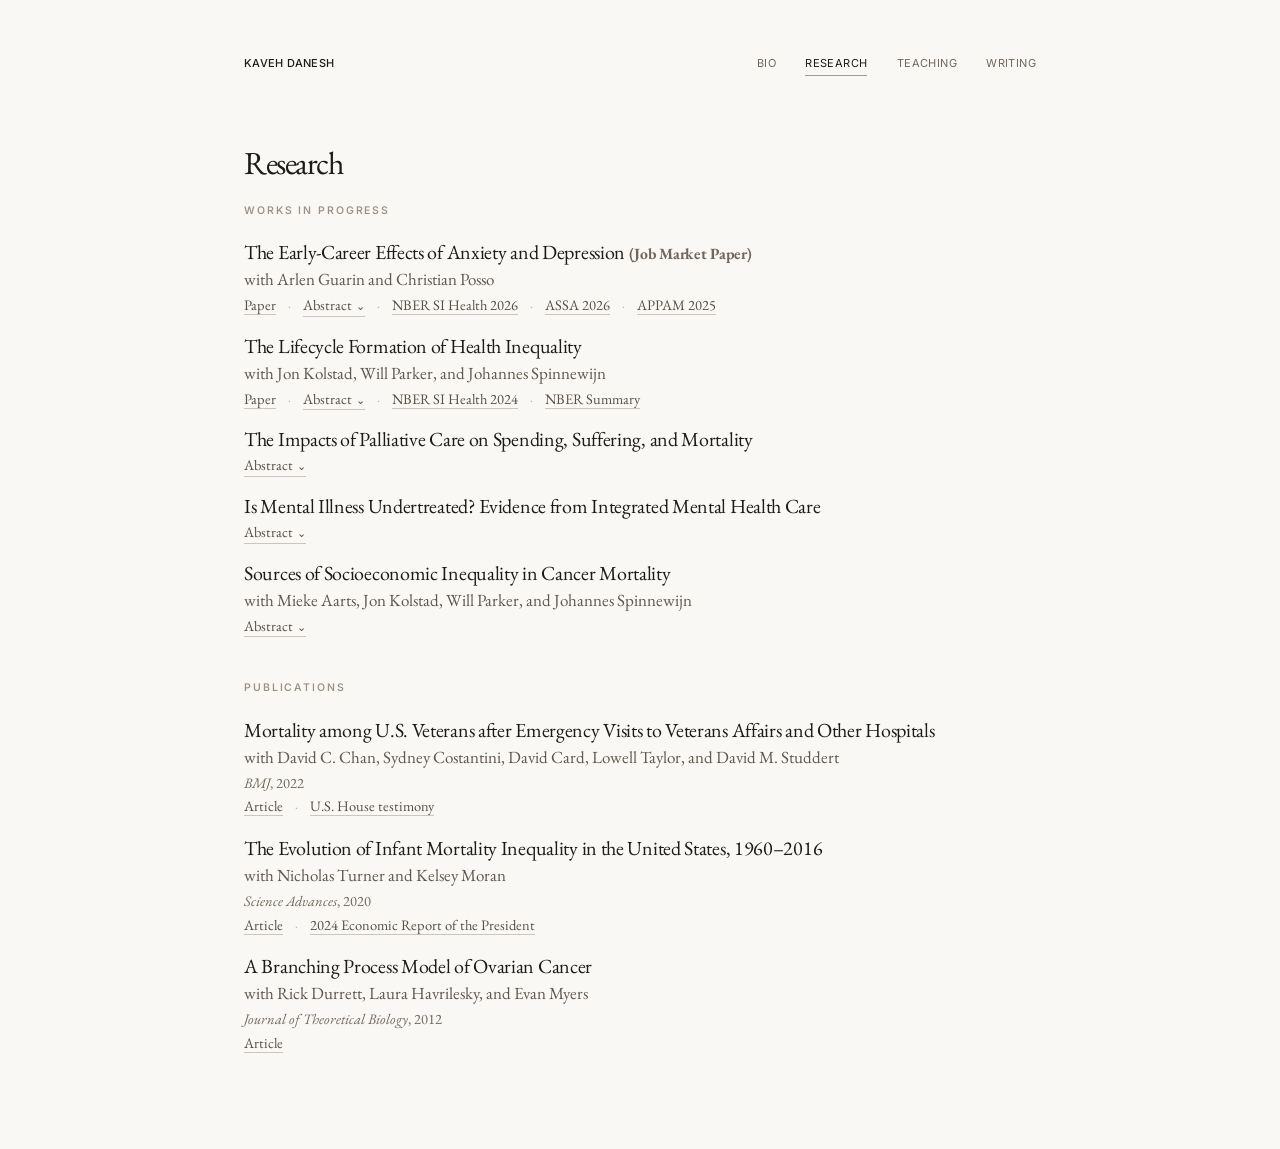
==== research.html @ 1ecbc0c3 "Add files via upload" ====
<!doctype html>
<html lang="en">
<head>
  <meta charset="utf-8" />
  <meta name="viewport" content="width=device-width, initial-scale=1" />
  <title>Research — Kaveh Danesh</title>
  <link rel="stylesheet" href="style.css" />
  <style>
    /* Research abstract dropdowns; no changes to the shared stylesheet. */
    .research-links .abstract-button {
      appearance: none;
      -webkit-appearance: none;
      border: 0;
      border-bottom: 1px solid var(--link-line, rgba(91, 79, 69, 0.30));
      border-radius: 0;
      background: transparent;
      color: #574f46;
      font: inherit;
      line-height: inherit;
      padding: 0;
      cursor: pointer;
    }
    .research-links .abstract-button:hover,
    .research-links .abstract-button:focus-visible {
      color: var(--ink, #1d1b18);
      border-bottom-color: rgba(29, 27, 24, 0.62);
    }
    .abstract-button .abstract-chevron {
      display: inline-block;
      margin-left: 1px;
      font-size: 0.76em;
      transition: transform 150ms ease;
    }
    .abstract-button[aria-expanded="true"] .abstract-chevron {
      transform: rotate(180deg);
    }
    .research-abstract {
      max-width: 720px;
      margin: 12px 0 7px;
      color: var(--text, #4c4740);
      font-size: 15.5px;
      line-height: 1.55;
    }
    .research-abstract[hidden] { display: none; }
    /* Bold only the Job Market Paper label, not the title. */
    .jmp-entry .writing-inline-note { font-weight: 700; }
    .research-abstract p { margin: 0; }
    @media (prefers-reduced-motion: reduce) {
      .abstract-button .abstract-chevron { transition: none; }
    }
  </style>

</head>

<body>
  <main class="page">
    <nav>
      <div><a class="site-title" href="index.html">Kaveh Danesh</a></div>
      <div>
        <a href="index.html">Bio</a>
        <a href="research.html" class="active">Research</a>
        <a href="teaching.html">Teaching</a>
        <a href="writing.html">Writing</a>
      </div>
    </nav>

    <h1 class="page-title">Research</h1>

    <section>
      <h2>Works in Progress</h2>

      <article class="research-entry jmp-entry">
        <h3>The Early-Career Effects of Anxiety and Depression
          <span class="writing-inline-note">
            (Job Market Paper)
          </span>
        </h3>
        <p class="research-meta">with Arlen Guarin and Christian Posso</p>
        <p class="research-links jmp-links">
          <a href="papers/jmp.pdf" target="_blank" rel="noopener">Paper</a>
          <span class="separator">·</span>
          <button type="button" class="abstract-button" id="jmp-abstract-trigger" aria-controls="jmp-abstract" aria-expanded="false">Abstract <span class="abstract-chevron" aria-hidden="true">⌄</span></button>
          <span class="separator">·</span>
          <a href="https://www.nber.org/conferences/si-2026-economics-health">NBER SI Health 2026</a>
          <span class="separator">·</span>
          <a href="https://www.aeaweb.org/conference/2026/program/1269?q=eNqrVipOLS7OzM8LqSxIVbKqhnGVrAxrawGlCArI">ASSA 2026</a>
          <span class="separator">·</span>
          <a href="https://convention2.allacademic.com/one/appam/appam25/online_program_direct_link/view_paper/2260914/">APPAM 2025</a>
        </p>
        <div class="research-abstract" id="jmp-abstract" hidden>
          <p>Mental illness tends to arise when young workers are establishing themselves in the labor market. Using nationwide employer-employee records and medical claims data from Colombia, we use a matched difference-in-differences design to estimate the long-run effects of common mental health disorders on earnings. Among a cohort of young, formally-employed workers, newly diagnosed anxiety and depression reduce earnings for at least five years following diagnosis. In the short run, earnings losses mainly reflect fewer days worked; in the longer run, they reflect lower employment and wages. Part of the earnings effect is driven by reduced employment at firms with high wage premia, consistent with impaired mobility up the job ladder. To examine whether treatment mitigates these losses, we use an instrumental variables design that leverages insurer-specific variation in access to specialty mental health care. Treatment offsets the earnings penalty among compliers, suggesting that timely mental health care can help preserve economic opportunity.</p>
        </div>
      </article>

      <article class="research-entry">
        <h3>The Lifecycle Formation of Health Inequality</h3>
        <p class="research-meta">with Jon Kolstad, Will Parker, and Johannes Spinnewijn</p>
        <p class="research-links">
          <a href="https://personal.lse.ac.uk/spinnewi/Health_Inequality_draft.pdf">Paper</a>
          <span class="separator">·</span>
          <button type="button" class="abstract-button" id="lifecycle-abstract-trigger" aria-controls="lifecycle-abstract" aria-expanded="false">Abstract <span class="abstract-chevron" aria-hidden="true">⌄</span></button>
          <span class="separator">·</span>
          <a href="https://www.nber.org/conferences/si-2024-economics-health">NBER SI Health 2024</a>
          <span class="separator">·</span>
          <a href="https://www.nber.org/bh/20243/how-health-disparities-develop-over-lifecycle?page=1&perPage=50">NBER Summary</a>
        </p>
        <div class="research-abstract" id="lifecycle-abstract" hidden>
          <p>Life expectancy differs substantially across income groups, but mortality reveals little about when and how underlying health inequalities emerge. Using population-wide Dutch panel data linking income to detailed histories of diagnosed chronic conditions, we construct a mortality-weighted index that summarizes individual-level chronic condition profiles on a common scale. We then use this index to study when and how health inequality forms over the lifecycle. About half of the old-age difference in chronic disease burden across the income distribution is present by age 40, while the mortality differences that drive differences in life expectancy emerge decades later. Differential accumulation of chronic conditions accounts for 58 percent of the gap, with diabetes and cardiovascular disease being the main sources of divergence through midlife. The remaining 42 percent reflects income sorting by health. Mental health conditions play the largest role in sorting early in the lifecycle, and poor health is disproportionately associated with movements into the bottom of the income distribution.</p>
        </div>
      </article>

      <article class="research-entry">
        <h3>The Impacts of Palliative Care on Spending, Suffering, and Mortality</h3>
        <p class="research-links">
          <button type="button" class="abstract-button" id="palliative-abstract-trigger" aria-controls="palliative-abstract" aria-expanded="false">Abstract <span class="abstract-chevron" aria-hidden="true">⌄</span></button>
        </p>
        <div class="research-abstract" id="palliative-abstract" hidden>
          <p>Health care costs are highly concentrated at the end of life. Is such spending wasteful, or does it appropriately reflect an increase in medical need? To address this question, we study the impacts of palliative care, a growing specialty aimed at improving quality of life among individuals with serious illness. Leveraging staggered adoption across hospitals, we find that palliative care induces a 12% reduction in costs without reducing survival, suggesting that marginal spending near the end of life is flat-of-the-curve. To investigate how physicians target spending reductions, we compare their referral decisions with mortality predictions from a machine learning model. We find that physicians incorporate prognostic information not captured by the model, consistent with clinical judgment playing an important role in identifying opportunities to reduce low-value care.</p>
        </div>
      </article>

      <article class="research-entry">
        <h3>Is Mental Illness Undertreated? Evidence from Integrated Mental Health Care</h3>
        <p class="research-links">
          <button type="button" class="abstract-button" id="integrated-mh-abstract-trigger" aria-controls="integrated-mh-abstract" aria-expanded="false">Abstract <span class="abstract-chevron" aria-hidden="true">⌄</span></button>
        </p>
        <div class="research-abstract" id="integrated-mh-abstract" hidden>
          <p>I study the impacts of a VA program that aimed to improve recognition and treatment of mental illness by embedding mental health practitioners in the primary care setting, thereby increasing proximity to mental health care. Leveraging staggered adoption of the program, I find that it increased recognition and treatment of mental health disorders and reduced mortality. Patients induced into treatment are less likely to be racial minorities and more likely to be low income, have low social capital, and suffer from diseases of despair. Because these patients realized health gains through improved access to treatment, I conclude that mental illness is underdiagnosed in this population and that policies aiming to increase access to mental health care could help address the deaths of despair crisis.</p>
        </div>
      </article>

      <article class="research-entry">
        <h3>Sources of Socioeconomic Inequality in Cancer Mortality</h3>
        <p class="research-meta">with Mieke Aarts, Jon Kolstad, Will Parker, and Johannes Spinnewijn</p>
        <p class="research-links">
          <button type="button" class="abstract-button" id="cancer-abstract-trigger" aria-controls="cancer-abstract" aria-expanded="false">Abstract <span class="abstract-chevron" aria-hidden="true">⌄</span></button>
        </p>
        <div class="research-abstract" id="cancer-abstract" hidden>
          <p>A large empirical literature documents that poorer individuals have worse health than richer individuals. These disparities may arise from differences in disease risk, screening, or treatment. We link administrative tax records to cancer registry data covering the Dutch population to investigate the relative importance of these channels for cancer mortality. Individuals in the bottom decile of the income distribution have 11% higher cancer incidence than individuals in the top decile, but this masks substantial heterogeneity across cancer types: lung, head and neck, and cervical cancers are 197%, 185%, and 143% more common among the bottom decile, respectively, whereas skin and prostate cancers are 43% and 37% less common. Using a simple decomposition, we find that such differences in cancer-type composition account for 44% of the income gradient in cancer mortality, compared with 22% for survival, 18% for overall incidence, and 3% for stage at diagnosis. These findings suggest that socioeconomic disparities in cancer mortality primarily arise before diagnosis, highlighting the importance of upstream determinants of disease risk in settings with universal health insurance.</p>
        </div>
      </article>
</section>

    <section class="publications-section">
      <h2>Publications</h2>

      <article class="research-entry">
        <h3>Mortality among U.S. Veterans after Emergency Visits to Veterans Affairs and Other Hospitals</h3>
        <p class="research-meta">with David C. Chan, Sydney Costantini, David Card, Lowell Taylor, and David M. Studdert</p>
        <p class="research-journal"><em>BMJ</em>, 2022</p>
        <p class="research-links">
          <a href="https://www.bmj.com/content/376/bmj-2021-068099">Article</a>
          <span class="separator">·</span>
          <a href="https://docs.house.gov/meetings/VR/VR03/20220714/114988/HHRG-117-VR03-Wstate-LaPuzM-20220714-U1.pdf">U.S. House testimony</a>
        </p>
      </article>

      <article class="research-entry">
        <h3>The Evolution of Infant Mortality Inequality in the United States, 1960–2016</h3>
        <p class="research-meta">with Nicholas Turner and Kelsey Moran</p>
        <p class="research-journal"><em>Science Advances</em>, 2020</p>
        <p class="research-links">
          <a href="https://www.science.org/doi/10.1126/sciadv.aba5908">Article</a>
          <span class="separator">·</span>
          <a href="https://bidenwhitehouse.archives.gov/wp-content/uploads/2024/03/ERP-2024.pdf">2024 Economic Report of the President</a>
        </p>
      </article>

      <article class="research-entry">
        <h3>A Branching Process Model of Ovarian Cancer</h3>
        <p class="research-meta">with Rick Durrett, Laura Havrilesky, and Evan Myers</p>
        <p class="research-journal"><em>Journal of Theoretical Biology</em>, 2012</p>
        <p class="research-links">
          <a href="https://pmc.ncbi.nlm.nih.gov/articles/PMC3478401/">Article</a>
        </p>
      </article>
    </section>

    
  </main>

  <script>
    (function () {
      document.querySelectorAll('.abstract-button[aria-controls]').forEach(function (button) {
        const abstract = document.getElementById(button.getAttribute('aria-controls'));
        if (!abstract) return;
        button.addEventListener('click', function () {
          const willExpand = button.getAttribute('aria-expanded') !== 'true';
          button.setAttribute('aria-expanded', String(willExpand));
          abstract.hidden = !willExpand;
        });
      });
    })();
  </script>
</body>
</html>
---- style.css ----
@import url('https://fonts.googleapis.com/css2?family=EB+Garamond:wght@400;500&family=Inter:wght@400;500&display=swap');

:root {
  --bg: #faf8f4;
  --ink: #1d1b18;
  --text: #4c4740;
  --muted: #70685e;
  --soft: #9a9084;
  --line: rgba(91, 79, 69, 0.16);
  --link-line: rgba(91, 79, 69, 0.30);
}

* {
  box-sizing: border-box;
}

body {
  margin: 0;
  background: var(--bg);
  color: var(--ink);
  font-family: "EB Garamond", Georgia, "Times New Roman", serif;
  line-height: 1.66;
  -webkit-font-smoothing: antialiased;
  text-rendering: optimizeLegibility;
}

.page {
  max-width: 900px;
  margin: 0 auto;
  padding: 54px 54px 88px;
}

nav {
  display: flex;
  justify-content: space-between;
  align-items: baseline;
  margin-bottom: 76px;
  font-family: "Inter", ui-sans-serif, system-ui, -apple-system, BlinkMacSystemFont, "Segoe UI", sans-serif;
  font-size: 11px;
  letter-spacing: 0.035em;
  text-transform: uppercase;
}

nav a {
  color: var(--muted);
  text-decoration: none;
}

nav > div:last-child a {
  margin-left: 26px;
}

.site-title {
  color: var(--ink);
  font-weight: 500;
  letter-spacing: 0.025em;
}

nav a:hover,
nav a.active {
  color: var(--ink);
}

nav a.active {
  border-bottom: 1px solid rgba(29, 27, 24, 0.42);
  padding-bottom: 5px;
}

.bio-page nav {
  margin-bottom: 62px;
}

.page-title {
  font-family: "EB Garamond", Georgia, "Times New Roman", serif;
  font-size: clamp(24px, 3vw, 32px);
  font-weight: 400;
  line-height: 0.98;
  letter-spacing: -0.045em;
  margin: 0 0 22px;
  color: var(--ink);
}

.bio-layout {
  display: grid;
  grid-template-columns: minmax(0, 1fr) 258px;
  gap: 54px;
  align-items: start;
}

.bio-layout > div {
  max-width: 570px;
  padding-top: 8px;
}

.bio-photo {
  width: 258px;
  aspect-ratio: 4 / 5.35;
  object-fit: cover;
  object-position: 50% 20%;
  filter: saturate(1.02) contrast(1.04);
}

.bio {
  font-size: 18.5px;
  line-height: 1.70;
  color: var(--text);
  margin: 0;
  max-width: 570px;
}

.bio:first-child {
  color: var(--ink);
  margin-bottom: 28px;
}

.bio + .bio {
  margin-top: 19px;
}

section + section {
  margin-top: 34px;
  padding-top: 0;
  border-top: 0;
}

h2 {
  font-family: "Inter", ui-sans-serif, system-ui, -apple-system, BlinkMacSystemFont, "Segoe UI", sans-serif;
  font-size: 10.5px;
  font-weight: 550;
  letter-spacing: 0.18em;
  text-transform: uppercase;
  color: var(--soft);
  margin: 0 0 16px;
}

.research-entry {
  padding: 6px 0 8px;
  border-top: 0;
}

.research-entry:first-of-type {
  border-top: 0;
  padding-top: 0;
}

.research-entry h3 {
  font-size: 18px;
  font-weight: 400;
  line-height: 1.30;
  letter-spacing: -0.015em;
  margin: 0 0 3px;
  color: var(--ink);
}

.research-entry h3 a {
  color: var(--ink);
  text-decoration: none;
  border-bottom: 1px solid var(--link-line);
}

.research-meta {
  font-size: 17px;
  line-height: 1.30;
  color: #5f574e;
  margin: 0 0 5px;
}

.research-description {
  font-size: 16.5px;
  line-height: 1.52;
  color: var(--text);
  max-width: 720px;
  margin: 0 0 4px;
}

.research-note,
.research-journal,
.research-links {
  font-size: 14.5px;
  line-height: 1.42;
  color: var(--muted);
  margin: 0;
}

.research-links {
  margin-top: 3px;
}

.research-links a,
.research-description a,
.bio a,
footer a,
.writing-list a {
  color: #574f46;
  text-decoration: none;
  border-bottom: 1px solid var(--link-line);
}

.research-links a:hover,
.research-description a:hover,
.bio a:hover,
.writing-list a:hover,
footer a:hover {
  color: var(--ink);
  border-bottom-color: rgba(29, 27, 24, 0.62);
}

.separator {
  margin: 0 9px;
  color: rgba(112, 104, 94, 0.42);
}

.writing-list {
  max-width: 760px;
}

.writing-entry {
  margin-bottom: 26px;
}

.writing-entry p {
  margin: 0;
  font-size: 18px;
  line-height: 1.42;
  color: var(--text);
}

.writing-inline-note {
  font-size: 0.78em;
  color: var(--muted);
  white-space: nowrap;
}

.writing-inline-note a {
  color: var(--muted);
  border-bottom-color: rgba(112, 104, 94, 0.30);
}

footer {
  display: flex;
  justify-content: flex-start;
  margin-top: 76px;
  padding-top: 24px;
  border-top: 1px solid rgba(91, 79, 69, 0.10);
  font-family: "Inter", ui-sans-serif, system-ui, -apple-system, BlinkMacSystemFont, "Segoe UI", sans-serif;
  font-size: 11px;
  letter-spacing: 0.035em;
}

footer a {
  margin-right: 22px;
}

@media (max-width: 820px) {
  .page {
    padding: 36px 25px 70px;
  }

  nav {
    display: block;
    margin-bottom: 58px;
  }

  nav div:last-child {
    margin-top: 18px;
  }

  nav > div:last-child a {
    margin: 0 16px 0 0;
  }

  .page-title {
    font-size: clamp(32px, 10vw, 42px);
    margin-bottom: 32px;
  }

  .bio-layout {
    display: block;
  }

  .bio-layout > div {
    padding-top: 0;
  }

  .bio-photo {
    width: 220px;
    margin-top: 34px;
  }

  .research-entry h3 {
    font-size: 17px;
  }

  .writing-entry p {
    font-size: 17px;
  }

  .writing-inline-note {
    white-space: normal;
  }
}


/* New Yorker–leaning refinements */
.research-entry + .research-entry {
  margin-top: 2px;
}

.publications-section .research-entry + .research-entry {
  margin-top: 4px;
}

h2 {
  margin-bottom: 20px;
}

.research-entry h3 {
  font-family: "EB Garamond", Georgia, "Times New Roman", serif;
  font-size: 20px;
}

.bio:first-child {
  font-family: "EB Garamond", Georgia, "Times New Roman", serif;
}

nav, footer, h2 {
  font-family: "Inter", ui-sans-serif, system-ui, -apple-system, BlinkMacSystemFont, "Segoe UI", sans-serif;
}


/* Teaching page: match research page entry rhythm exactly */
.teaching-page .research-entry {
  padding: 6px 0 8px;
}

.teaching-page .research-entry + .research-entry {
  margin-top: 2px;
}


/* Small extra breathing room after first teaching entry */
.teaching-page .research-links {
  margin-bottom: 12px;
}


.bio-contact {
  margin-top: 18px;
  font-family: Inter, sans-serif;
  font-size: 11px;
  letter-spacing: 0.08em;
  text-transform: uppercase;
  color: var(--muted);
}

.bio-contact a {
  color: inherit;
  text-decoration: none;
}

.bio-contact a:hover {
  color: var(--ink);
}

.bio-contact .separator {
  margin: 0 10px;
  opacity: 0.5;
}

footer {
  display: none;
}


.bio-inline-links {
  margin: 19px 0 0;
  font-size: 16px;
  line-height: 1.72;
  color: var(--muted);
}

.bio-inline-links a {
  color: inherit;
  text-decoration: none;
  border-bottom: 1px solid var(--link-line);
}

.bio-inline-links a:hover {
  color: var(--ink);
}


/* Final polish: presentation links, teaching titles, writing note */
.research-links.jmp-links {
  font-size: 14.5px;
  line-height: 1.42;
}

.research-links.jmp-links a {
  font-size: inherit;
}

.teaching-page .teaching-entry h3 {
  font-size: 20px;
}

.writing-note {
  margin: 2px 0 0;
  font-size: 14px;
  line-height: 1.35;
  color: var(--muted);
  font-style: italic;
}

.writing-note a {
  color: var(--muted);
  text-decoration: none;
  border-bottom: 1px solid rgba(112, 104, 94, 0.30);
}

.writing-note a:hover {
  color: var(--ink);
  border-bottom-color: rgba(29, 27, 24, 0.62);
}
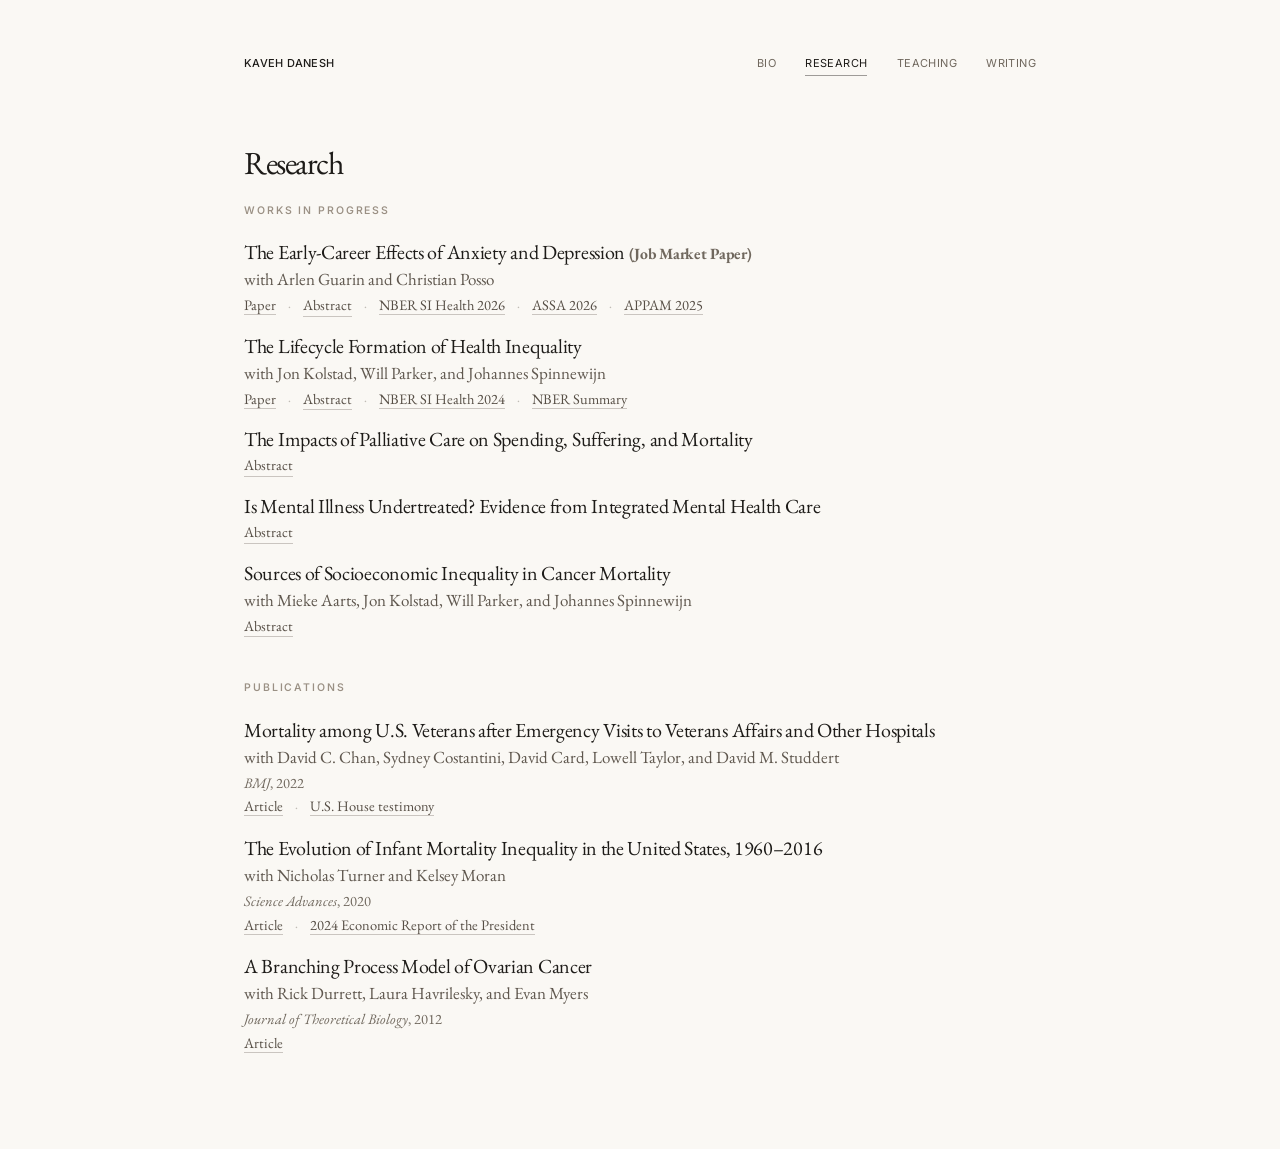
==== commit 3e8d595f: "Add files via upload" ====
--- a/research.html
+++ b/research.html
@@ -25,15 +25,6 @@
       color: var(--ink, #1d1b18);
       border-bottom-color: rgba(29, 27, 24, 0.62);
     }
-    .abstract-button .abstract-chevron {
-      display: inline-block;
-      margin-left: 1px;
-      font-size: 0.76em;
-      transition: transform 150ms ease;
-    }
-    .abstract-button[aria-expanded="true"] .abstract-chevron {
-      transform: rotate(180deg);
-    }
     .research-abstract {
       max-width: 720px;
       margin: 12px 0 7px;
@@ -45,9 +36,6 @@
     /* Bold only the Job Market Paper label, not the title. */
     .jmp-entry .writing-inline-note { font-weight: 700; }
     .research-abstract p { margin: 0; }
-    @media (prefers-reduced-motion: reduce) {
-      .abstract-button .abstract-chevron { transition: none; }
-    }
   </style>
 
 </head>
@@ -77,9 +65,9 @@
         </h3>
         <p class="research-meta">with Arlen Guarin and Christian Posso</p>
         <p class="research-links jmp-links">
-          <a href="papers/jmp.pdf" target="_blank" rel="noopener">Paper</a>
+          <a href="jmp.pdf" target="_blank" rel="noopener">Paper</a>
           <span class="separator">·</span>
-          <button type="button" class="abstract-button" id="jmp-abstract-trigger" aria-controls="jmp-abstract" aria-expanded="false">Abstract <span class="abstract-chevron" aria-hidden="true">⌄</span></button>
+          <button type="button" class="abstract-button" id="jmp-abstract-trigger" aria-controls="jmp-abstract" aria-expanded="false">Abstract</button>
           <span class="separator">·</span>
           <a href="https://www.nber.org/conferences/si-2026-economics-health">NBER SI Health 2026</a>
           <span class="separator">·</span>
@@ -88,7 +76,7 @@
           <a href="https://convention2.allacademic.com/one/appam/appam25/online_program_direct_link/view_paper/2260914/">APPAM 2025</a>
         </p>
         <div class="research-abstract" id="jmp-abstract" hidden>
-          <p>Mental illness tends to arise when young workers are establishing themselves in the labor market. Using nationwide employer-employee records and medical claims data from Colombia, we use a matched difference-in-differences design to estimate the long-run effects of common mental health disorders on earnings. Among a cohort of young, formally-employed workers, newly diagnosed anxiety and depression reduce earnings for at least five years following diagnosis. In the short run, earnings losses mainly reflect fewer days worked; in the longer run, they reflect lower employment and wages. Part of the earnings effect is driven by reduced employment at firms with high wage premia, consistent with impaired mobility up the job ladder. To examine whether treatment mitigates these losses, we use an instrumental variables design that leverages insurer-specific variation in access to specialty mental health care. Treatment offsets the earnings penalty among compliers, suggesting that timely mental health care can help preserve economic opportunity.</p>
+          <p>Mental illness tends to arise when young workers are establishing themselves in the labor market. Using nationwide employer-employee records and medical claims data from Colombia, we use a matched difference-in-differences design to estimate the long-run effects of common mental health disorders on earnings. Among a cohort of young, formally-employed workers, newly diagnosed anxiety and depression reduce earnings for at least five years following diagnosis. In the short run, earnings losses mainly reflect fewer days worked; in the longer run, they reflect lower employment and wages. Part of the earnings effect is driven by reduced employment at firms with high wage premia, consistent with impaired mobility up the job ladder. To examine whether treatment mitigates these losses, we use an instrumental variables design that leverages insurer-specific variation in access to specialty mental health care. Treatment offsets most of the earnings penalty among compliers, suggesting that timely mental health care can help preserve economic opportunity.</p>
         </div>
       </article>
 
@@ -98,7 +86,7 @@
         <p class="research-links">
           <a href="https://personal.lse.ac.uk/spinnewi/Health_Inequality_draft.pdf">Paper</a>
           <span class="separator">·</span>
-          <button type="button" class="abstract-button" id="lifecycle-abstract-trigger" aria-controls="lifecycle-abstract" aria-expanded="false">Abstract <span class="abstract-chevron" aria-hidden="true">⌄</span></button>
+          <button type="button" class="abstract-button" id="lifecycle-abstract-trigger" aria-controls="lifecycle-abstract" aria-expanded="false">Abstract</button>
           <span class="separator">·</span>
           <a href="https://www.nber.org/conferences/si-2024-economics-health">NBER SI Health 2024</a>
           <span class="separator">·</span>
@@ -112,7 +100,7 @@
       <article class="research-entry">
         <h3>The Impacts of Palliative Care on Spending, Suffering, and Mortality</h3>
         <p class="research-links">
-          <button type="button" class="abstract-button" id="palliative-abstract-trigger" aria-controls="palliative-abstract" aria-expanded="false">Abstract <span class="abstract-chevron" aria-hidden="true">⌄</span></button>
+          <button type="button" class="abstract-button" id="palliative-abstract-trigger" aria-controls="palliative-abstract" aria-expanded="false">Abstract</button>
         </p>
         <div class="research-abstract" id="palliative-abstract" hidden>
           <p>Health care costs are highly concentrated at the end of life. Is such spending wasteful, or does it appropriately reflect an increase in medical need? To address this question, we study the impacts of palliative care, a growing specialty aimed at improving quality of life among individuals with serious illness. Leveraging staggered adoption across hospitals, we find that palliative care induces a 12% reduction in costs without reducing survival, suggesting that marginal spending near the end of life is flat-of-the-curve. To investigate how physicians target spending reductions, we compare their referral decisions with mortality predictions from a machine learning model. We find that physicians incorporate prognostic information not captured by the model, consistent with clinical judgment playing an important role in identifying opportunities to reduce low-value care.</p>
@@ -122,7 +110,7 @@
       <article class="research-entry">
         <h3>Is Mental Illness Undertreated? Evidence from Integrated Mental Health Care</h3>
         <p class="research-links">
-          <button type="button" class="abstract-button" id="integrated-mh-abstract-trigger" aria-controls="integrated-mh-abstract" aria-expanded="false">Abstract <span class="abstract-chevron" aria-hidden="true">⌄</span></button>
+          <button type="button" class="abstract-button" id="integrated-mh-abstract-trigger" aria-controls="integrated-mh-abstract" aria-expanded="false">Abstract</button>
         </p>
         <div class="research-abstract" id="integrated-mh-abstract" hidden>
           <p>I study the impacts of a VA program that aimed to improve recognition and treatment of mental illness by embedding mental health practitioners in the primary care setting, thereby increasing proximity to mental health care. Leveraging staggered adoption of the program, I find that it increased recognition and treatment of mental health disorders and reduced mortality. Patients induced into treatment are less likely to be racial minorities and more likely to be low income, have low social capital, and suffer from diseases of despair. Because these patients realized health gains through improved access to treatment, I conclude that mental illness is underdiagnosed in this population and that policies aiming to increase access to mental health care could help address the deaths of despair crisis.</p>
@@ -133,7 +121,7 @@
         <h3>Sources of Socioeconomic Inequality in Cancer Mortality</h3>
         <p class="research-meta">with Mieke Aarts, Jon Kolstad, Will Parker, and Johannes Spinnewijn</p>
         <p class="research-links">
-          <button type="button" class="abstract-button" id="cancer-abstract-trigger" aria-controls="cancer-abstract" aria-expanded="false">Abstract <span class="abstract-chevron" aria-hidden="true">⌄</span></button>
+          <button type="button" class="abstract-button" id="cancer-abstract-trigger" aria-controls="cancer-abstract" aria-expanded="false">Abstract</button>
         </p>
         <div class="research-abstract" id="cancer-abstract" hidden>
           <p>A large empirical literature documents that poorer individuals have worse health than richer individuals. These disparities may arise from differences in disease risk, screening, or treatment. We link administrative tax records to cancer registry data covering the Dutch population to investigate the relative importance of these channels for cancer mortality. Individuals in the bottom decile of the income distribution have 11% higher cancer incidence than individuals in the top decile, but this masks substantial heterogeneity across cancer types: lung, head and neck, and cervical cancers are 197%, 185%, and 143% more common among the bottom decile, respectively, whereas skin and prostate cancers are 43% and 37% less common. Using a simple decomposition, we find that such differences in cancer-type composition account for 44% of the income gradient in cancer mortality, compared with 22% for survival, 18% for overall incidence, and 3% for stage at diagnosis. These findings suggest that socioeconomic disparities in cancer mortality primarily arise before diagnosis, highlighting the importance of upstream determinants of disease risk in settings with universal health insurance.</p>
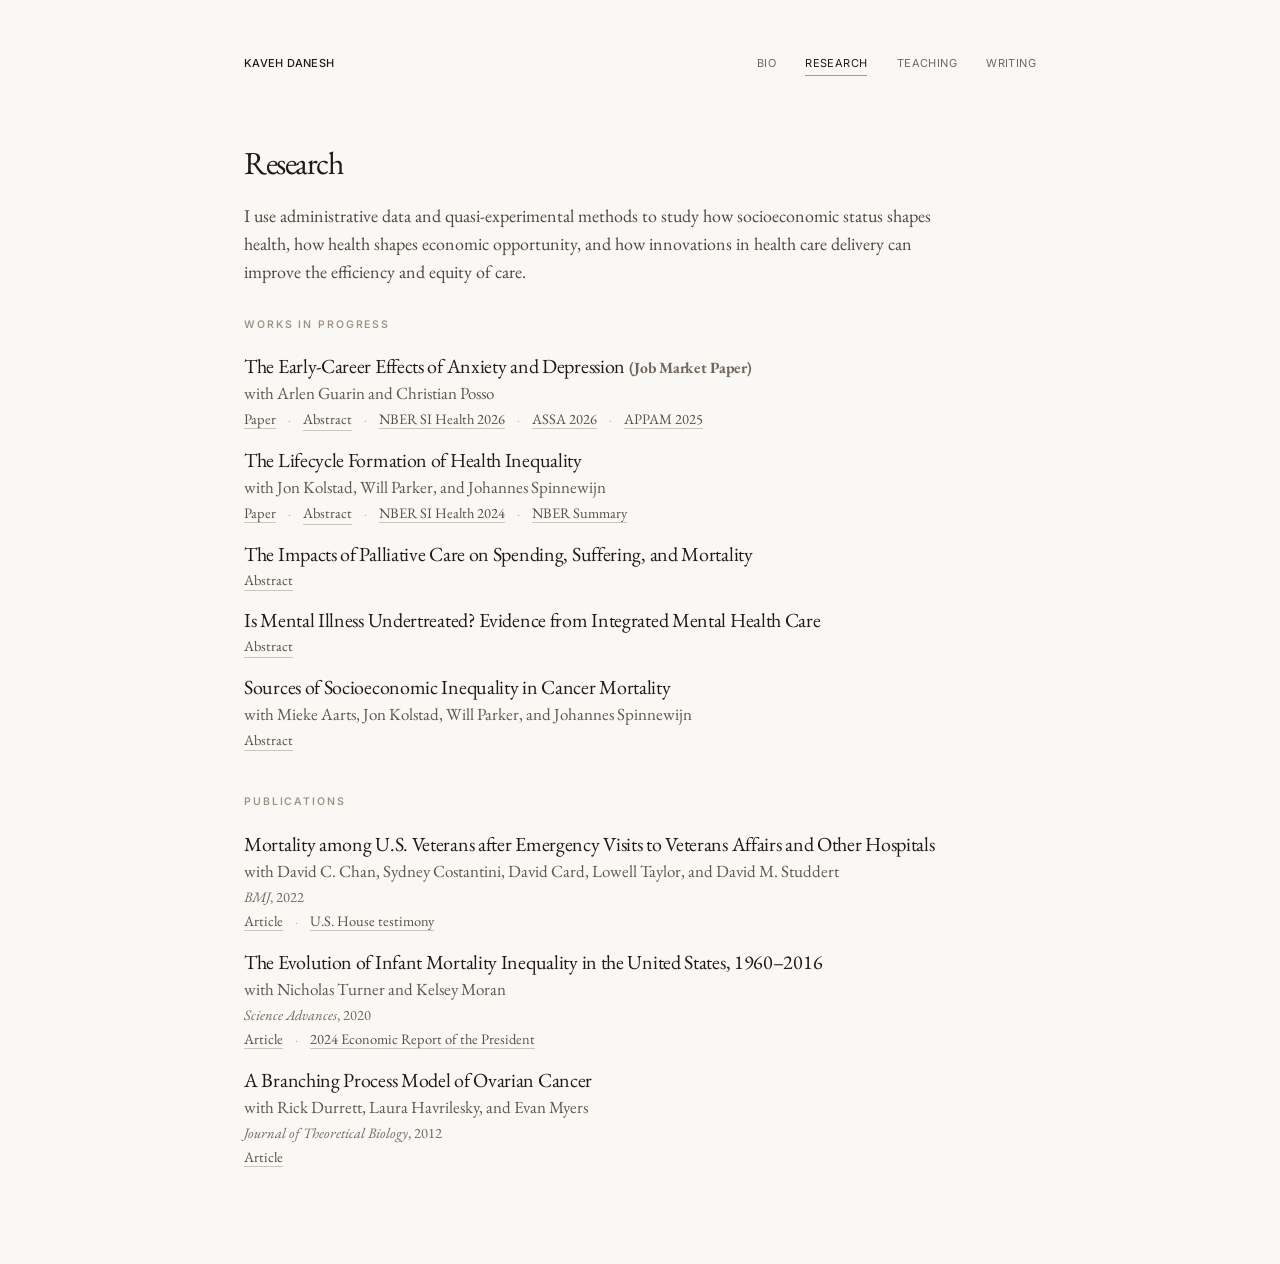
==== commit 5014d2c0: "Add files via upload" ====
--- a/research.html
+++ b/research.html
@@ -33,6 +33,14 @@
       line-height: 1.55;
     }
     .research-abstract[hidden] { display: none; }
+    /* Concise research agenda introduction. */
+    .research-intro {
+      max-width: 720px;
+      margin: 0 0 30px;
+      color: var(--text, #4c4740);
+      font-size: 18px;
+      line-height: 1.56;
+    }
     /* Bold only the Job Market Paper label, not the title. */
     .jmp-entry .writing-inline-note { font-weight: 700; }
     .research-abstract p { margin: 0; }
@@ -53,6 +61,8 @@
     </nav>
 
     <h1 class="page-title">Research</h1>
+
+    <p class="research-intro">I use administrative data and quasi-experimental methods to study how socioeconomic status shapes health, how health shapes economic opportunity, and how innovations in health care delivery can improve the efficiency and equity of care.</p>
 
     <section>
       <h2>Works in Progress</h2>
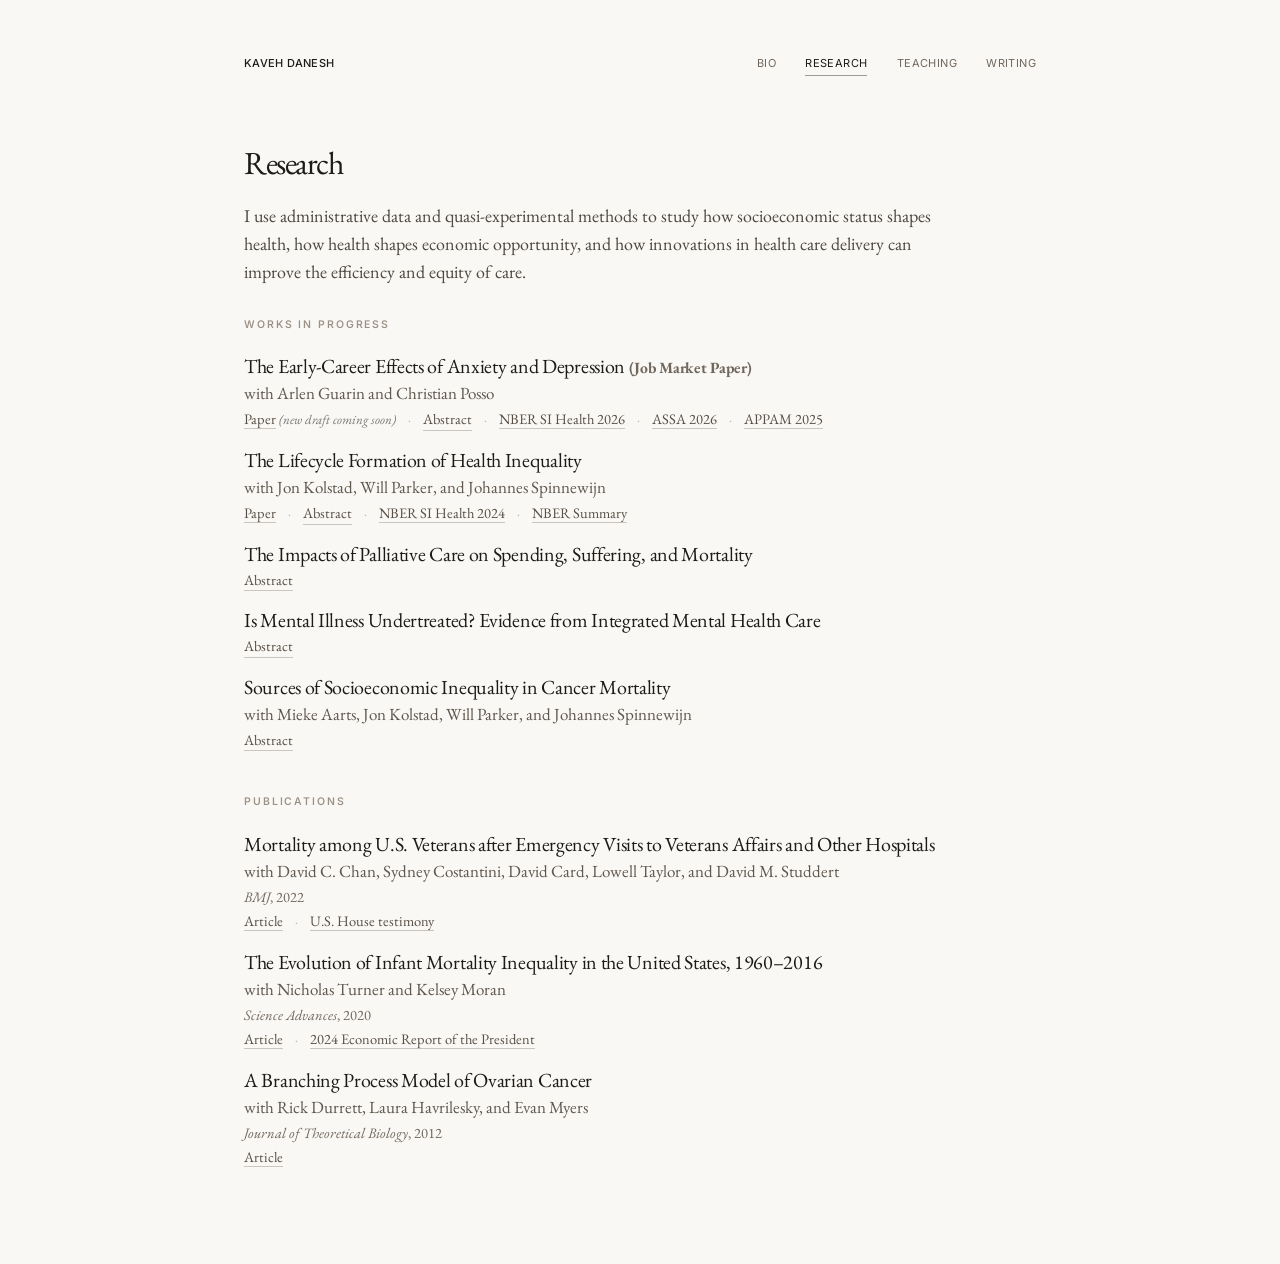
==== commit 97d6de9d: "Update research.html" ====
--- a/research.html
+++ b/research.html
@@ -76,6 +76,7 @@
         <p class="research-meta">with Arlen Guarin and Christian Posso</p>
         <p class="research-links jmp-links">
           <a href="jmp.pdf" target="_blank" rel="noopener">Paper</a>
+          <span style="font-size: 0.9em; color: #777; font-style: italic;">(new draft coming soon)</span>
           <span class="separator">·</span>
           <button type="button" class="abstract-button" id="jmp-abstract-trigger" aria-controls="jmp-abstract" aria-expanded="false">Abstract</button>
           <span class="separator">·</span>
@@ -86,7 +87,7 @@
           <a href="https://convention2.allacademic.com/one/appam/appam25/online_program_direct_link/view_paper/2260914/">APPAM 2025</a>
         </p>
         <div class="research-abstract" id="jmp-abstract" hidden>
-          <p>Mental illness tends to arise when young workers are establishing themselves in the labor market. Using nationwide employer-employee records and medical claims data from Colombia, we use a matched difference-in-differences design to estimate the long-run effects of common mental health disorders on earnings. Among a cohort of young, formally-employed workers, newly diagnosed anxiety and depression reduce earnings for at least five years following diagnosis. In the short run, earnings losses mainly reflect fewer days worked; in the longer run, they reflect lower employment and wages. Part of the earnings effect is driven by reduced employment at firms with high wage premia, consistent with impaired mobility up the job ladder. To examine whether treatment mitigates these losses, we use an instrumental variables design that leverages insurer-specific variation in access to specialty mental health care. Treatment offsets most of the earnings penalty among compliers, suggesting that timely mental health care can help preserve economic opportunity.</p>
+          <p>Mental illness tends to arise when young workers are establishing themselves in the labor market. Using nationwide employer-employee records and medical claims data from Colombia, we use a matched difference-in-differences design to estimate the long-run effects of common mental health disorders on earnings. Among a cohort of young, formally-employed workers, newly diagnosed anxiety and depression reduce earnings for at least five years following diagnosis. In the short run, earnings losses mainly reflect fewer days worked; in the longer run, they reflect lower employment and wages. Part of the earnings effect is driven by reduced employment at firms with high wage premia, consistent with impaired mobility up the job ladder. To examine whether treatment mitigates these losses, we use an instrumental variables design that leverages insurer-specific variation in access to specialty mental health care. Treatment offsets the earnings penalty among compliers, suggesting that timely mental health care can help preserve economic opportunity.</p>
         </div>
       </article>
 
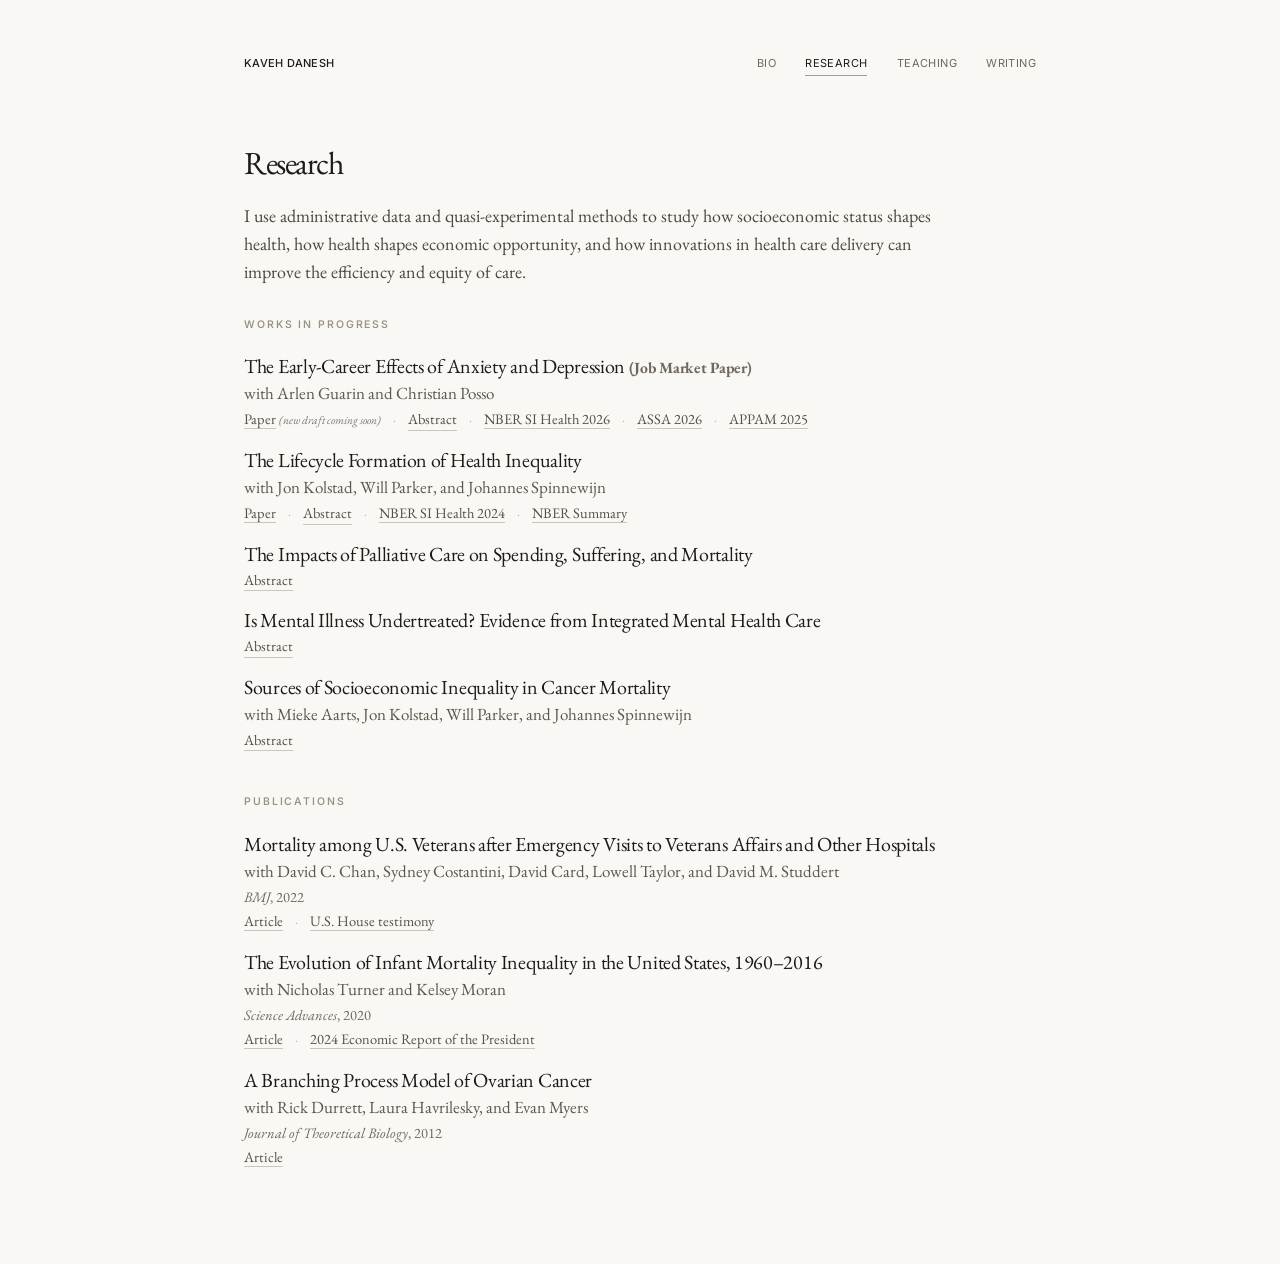
==== commit ae9cc5c9: "Update research.html" ====
--- a/research.html
+++ b/research.html
@@ -76,7 +76,7 @@
         <p class="research-meta">with Arlen Guarin and Christian Posso</p>
         <p class="research-links jmp-links">
           <a href="jmp.pdf" target="_blank" rel="noopener">Paper</a>
-          <span style="font-size: 0.9em; color: #777; font-style: italic;">(new draft coming soon)</span>
+          <span style="font-size: 0.8em; color: #777; font-style: italic;">(new draft coming soon)</span>
           <span class="separator">·</span>
           <button type="button" class="abstract-button" id="jmp-abstract-trigger" aria-controls="jmp-abstract" aria-expanded="false">Abstract</button>
           <span class="separator">·</span>
